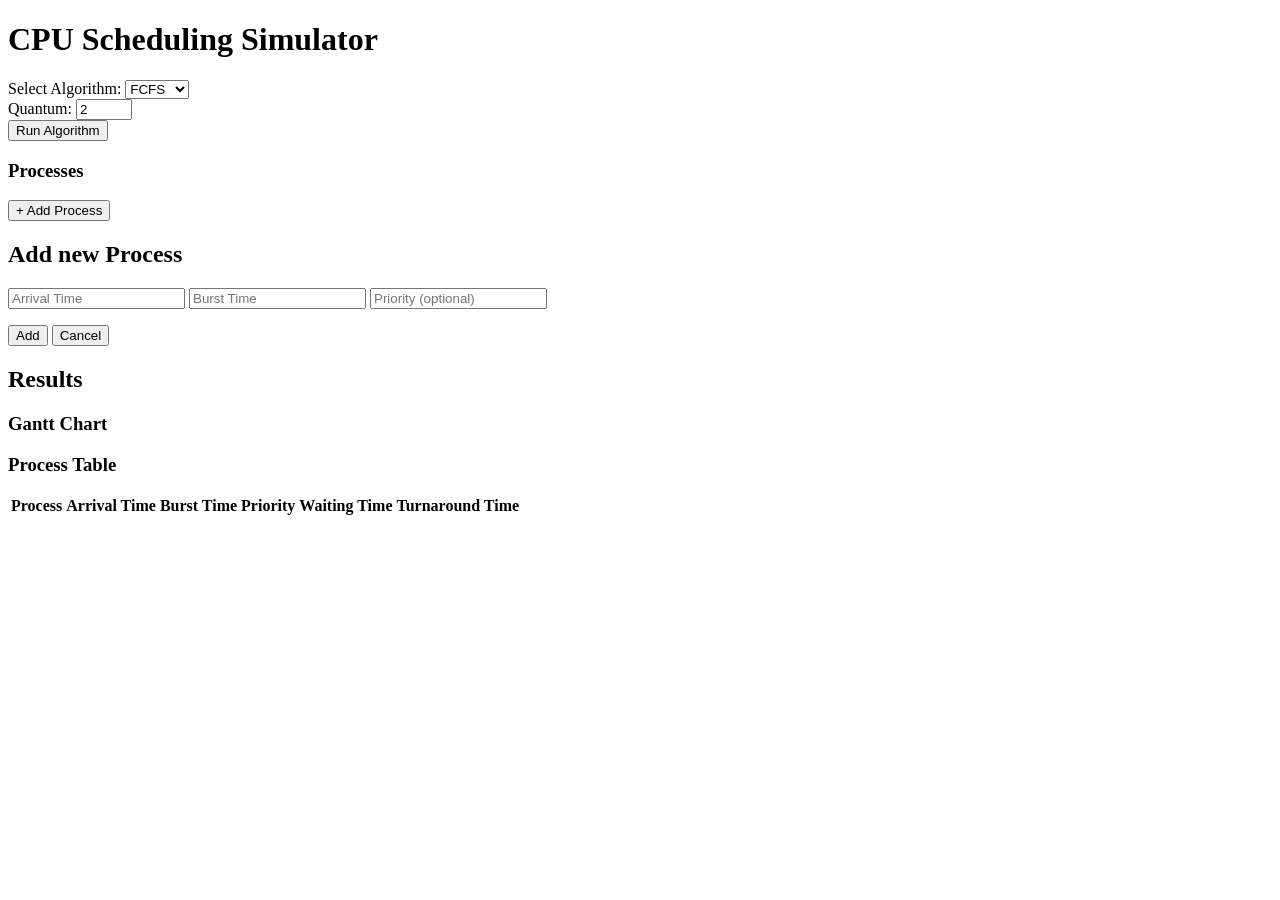
==== index.html @ 18a7033f "Create index.html" ====
<!Doctype html>
<html lang="en">
<head>
    <meta charset="utf-8">
    <title>CPU Scheduling Simulator</title>
    <script defer src="main.js"></script>
    <link rel="stylesheet" href="styles.css">
</head>
<body>

<H1>CPU Scheduling Simulator</H1>

<div id="algorithmSelector">
    <label for="algorithm">Select Algorithm:</label>
    <select id="algorithm">
        <option value="FCFS">FCFS</option>
        <option value="SJF">SJF</option>
        <option value="SRTF">SRTF</option>
        <option value="RR">RR</option>
        <option value="Priority">Priority</option>
    </select>

    <!-- Only shown when RR is selected -->
    <div id="quantum-group">
        <label for="quantum">Quantum:</label>
        <input type="number" id="quantum" min="1" max="100" value="2">
    </div>

    <button id="run-algorithm" onclick="runAlgorithm()">Run Algorithm</button>
</div>

<!-- Process List -->
<div id="process-container">
    <h3>Processes</h3>
    <div id="process-list"></div>
    <button onclick="openModal()">+ Add Process</button>
</div>

<!-- This is my modal to add processes -->
<div id="modal" onclick="handleOverlayClick(event)">
    <div id="modal-box">
        <h2>Add new Process</h2>
        <input type="number" id="arrival-time" placeholder="Arrival Time">
        <input type="number" id="burst-time" placeholder="Burst Time">
        <input type="number" id="priority" placeholder="Priority (optional)" min="0">
        <p class="error" id="modal-error"></p>
        <div class="modal-buttons">
            <button class="btn-add" onclick="addProcess()">Add</button>
            <button class="btn-cancel" onclick="closeModal()">Cancel</button>
        </div>
    </div>
</div>

<!-- Results -->
<div id="results">
    <h2>Results</h2>

    <h3>Gantt Chart</h3>
    <div id="gantt-chart"></div>

    <h3>Process Table</h3>
    <table>
        <thead>
        <tr>
            <th>Process</th>
            <th>Arrival Time</th>
            <th>Burst Time</th>
            <th>Priority</th>
            <th>Waiting Time</th>
            <th>Turnaround Time</th>
        </tr>
        </thead>
        <tbody id="process-table-body"></tbody>
    </table>
    <div id="averages"></div>
</div>



</body>
</html>
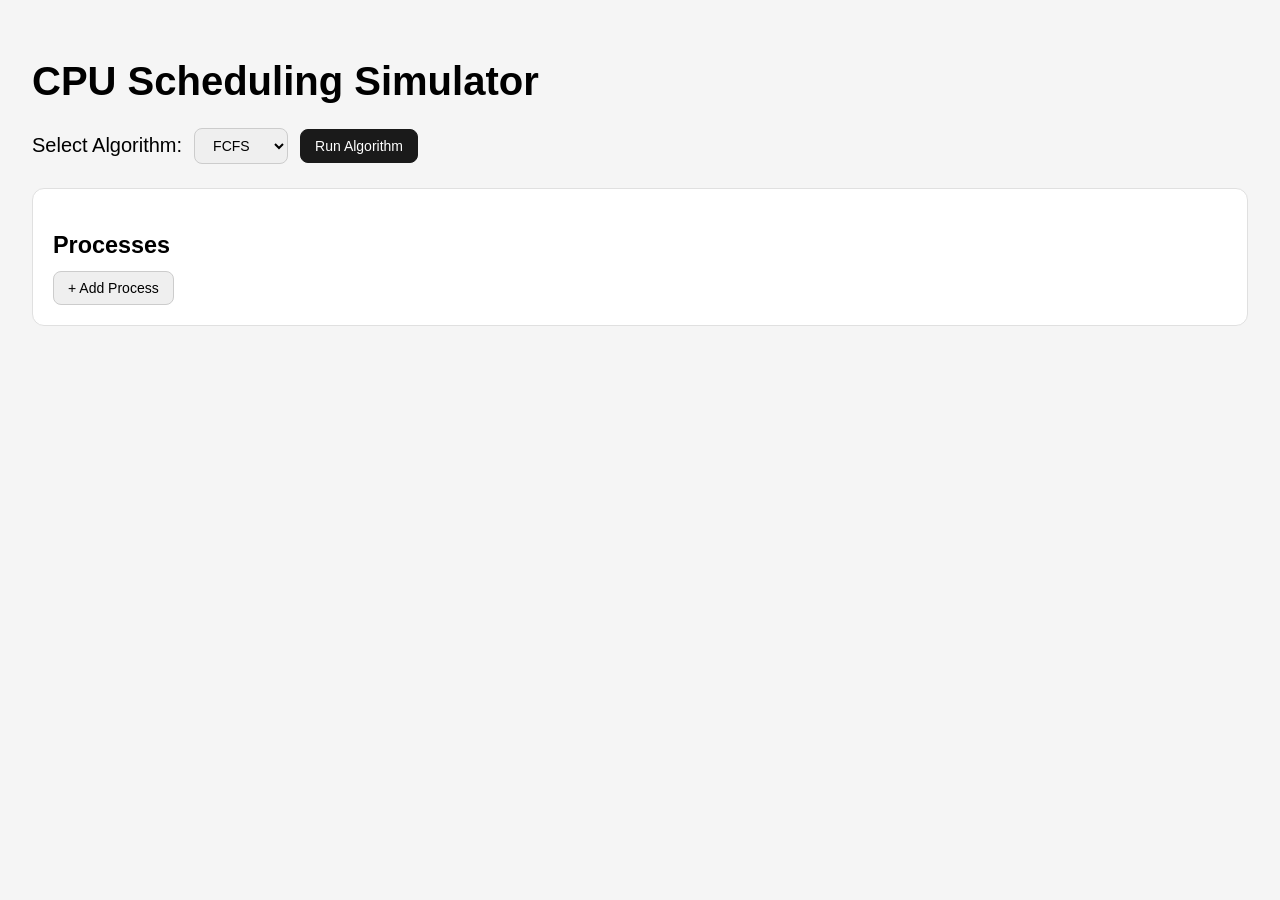
==== commit 4940977c: "created the RR algorithm and its tests. Redesined the frontend to add process color coding, color co" ====
--- a/index.html
+++ b/index.html
@@ -12,8 +12,8 @@
 
 <div id="algorithmSelector">
     <label for="algorithm">Select Algorithm:</label>
-    <select id="algorithm">
-        <option value="FCFS">FCFS</option>
+    <select id="algorithm" onchange="handleAlgorithmChange()">
+    <option value="FCFS">FCFS</option>
         <option value="SJF">SJF</option>
         <option value="SRTF">SRTF</option>
         <option value="RR">RR</option>
@@ -33,16 +33,25 @@
 <div id="process-container">
     <h3>Processes</h3>
     <div id="process-list"></div>
-    <button onclick="openModal()">+ Add Process</button>
+    <button class="btn-add-process" onclick="openModal()">+ Add Process</button>
 </div>
 
 <!-- This is my modal to add processes -->
 <div id="modal" onclick="handleOverlayClick(event)">
     <div id="modal-box">
         <h2>Add new Process</h2>
-        <input type="number" id="arrival-time" placeholder="Arrival Time">
-        <input type="number" id="burst-time" placeholder="Burst Time">
-        <input type="number" id="priority" placeholder="Priority (optional)" min="0">
+        <div class="modal-field">
+            <label for="arrival-time">Arrival Time</label>
+            <input type="number" id="arrival-time" placeholder="e.g. 0" min="0">
+        </div>
+        <div class="modal-field">
+            <label for="burst-time">Burst Time</label>
+            <input type="number" id="burst-time" placeholder="e.g. 5" min="1">
+        </div>
+        <div class="modal-field">
+            <label for="priority">Priority <span style="font-weight:400">(optional)</span></label>
+            <input type="number" id="priority" placeholder="e.g. 1" min="0">
+        </div>
         <p class="error" id="modal-error"></p>
         <div class="modal-buttons">
             <button class="btn-add" onclick="addProcess()">Add</button>
--- a/styles.css
+++ b/styles.css
@@ -0,0 +1,387 @@
+body {
+    font-family: sans-serif;
+    padding: 24px;
+    background: #f5f5f5;
+}
+html {
+    font-size: 125%;
+}
+
+h1 { margin-bottom: 24px; }
+
+#algorithmSelector {
+    display: flex;
+    align-items: center;
+    gap: 12px;
+    margin-bottom: 24px;
+}
+
+select, button {
+    padding: 8px 14px;
+    font-size: 14px;
+    border-radius: 8px;
+    border: 1.5px solid #ccc;
+    cursor: pointer;
+}
+
+#run-algorithm {
+    background: #1a1a1a;
+    color: white;
+    border-color: #1a1a1a;
+}
+
+#quantum-group {
+    display: none;
+    align-items: center;
+    gap: 8px;
+}
+
+#quantum-group.visible { display: flex; }
+
+#process-container {
+    background: white;
+    border-radius: 12px;
+    padding: 20px;
+    margin-bottom: 24px;
+    border: 1.5px solid #e0e0e0;
+}
+
+#process-container h3 { margin-bottom: 12px; }
+
+.process-card {
+    display: flex;
+    gap: 12px;
+    align-items: center;
+    background: #f9f9f9;
+    border: 1.5px solid #e0e0e0;
+    border-radius: 8px;
+    padding: 10px 14px;
+    margin-bottom: 8px;
+    font-size: 14px;
+}
+
+.process-card span {
+    color: #555;
+}
+
+.process-card strong {
+    min-width: 30px;
+}
+
+#modal {
+    display: none;
+    position: fixed;
+    top: 0; left: 0;
+    width: 100%; height: 100%;
+    background: rgba(0,0,0,0.45);
+    align-items: center;
+    justify-content: center;
+    z-index: 100;
+}
+
+#modal.active { display: flex; }
+
+#modal-box {
+    background: white;
+    border-radius: 16px;
+    padding: 28px;
+    width: 340px;
+    display: flex;
+    flex-direction: column;
+    gap: 12px;
+}
+
+#modal-box h2 { font-size: 18px; margin-bottom: 4px; }
+
+#modal-box input {
+    width: 100%;
+    padding: 9px 12px;
+    border: 1.5px solid #ddd;
+    border-radius: 8px;
+    font-size: 14px;
+    outline: none;
+}
+
+#modal-box input:focus { border-color: #1a1a1a; }
+
+.modal-buttons {
+    display: flex;
+    gap: 10px;
+    margin-top: 4px;
+}
+
+.btn-add {
+    flex: 1;
+    background: #1a1a1a;
+    color: white;
+    border: none;
+    border-radius: 8px;
+    padding: 10px;
+    font-size: 14px;
+    cursor: pointer;
+}
+
+.btn-cancel {
+    flex: 1;
+    background: white;
+    color: #1a1a1a;
+    border: 1.5px solid #ccc;
+    border-radius: 8px;
+    padding: 10px;
+    font-size: 14px;
+    cursor: pointer;
+}
+
+#results { display: none; }
+#results h2 { margin-bottom: 16px; }
+
+#gantt-chart {
+    display: flex;
+    overflow-x: auto;
+    margin-bottom: 24px;
+    padding-bottom: 8px;
+}
+
+.gantt-block {
+    display: flex;
+    flex-direction: column;
+    align-items: center;
+    min-width: 60px;
+}
+
+.gantt-bar {
+    width: 100%;
+    height: 72px;
+    font-size: 15px;
+    font-weight: 600;
+    display: flex;
+    align-items: center;
+    justify-content: center;
+    border: 1px solid rgba(0,0,0,0.15);
+    box-sizing: border-box;
+    position: relative;
+    cursor: pointer;
+}
+
+.gantt-time {
+    font-size: 11px;
+    color: #666;
+    margin-top: 4px;
+    align-self: flex-start;
+}
+
+table {
+    width: 100%;
+    border-collapse: collapse;
+    font-size: 14px;
+    background: white;
+    border-radius: 12px;
+    overflow: hidden;
+    border: 1.5px solid #e0e0e0;
+    margin-bottom: 16px;
+}
+
+th {
+    background: #1a1a1a;
+    color: white;
+    padding: 10px 14px;
+    text-align: left;
+}
+
+td {
+    padding: 10px 14px;
+    border-bottom: 1px solid #eee;
+}
+
+tr:last-child td { border-bottom: none; }
+
+#averages {
+    display: flex;
+    gap: 16px;
+}
+
+.avg-card {
+    background: white;
+    border: 1.5px solid #e0e0e0;
+    border-radius: 10px;
+    padding: 14px 20px;
+    font-size: 14px;
+}
+
+.avg-card strong {
+    display: block;
+    font-size: 22px;
+    margin-top: 4px;
+}
+
+.error {
+    color: red;
+    font-size: 13px;
+}
+.btn-delete {
+    margin-left: auto;
+    background: white;
+    color: #cc0000;
+    border: 1.5px solid #cc0000;
+    border-radius: 8px;
+    padding: 4px 12px;
+    font-size: 13px;
+    cursor: pointer;
+}
+
+.btn-delete:hover {
+    background: #cc0000;
+    color: white;
+}
+.gantt-idle {
+    background: #c0c0c0;
+    color: #555;
+    font-style: italic;
+    font-weight: 400;
+    border-right: 2px dashed #aaa;
+}
+
+.pc-1 .p-badge { background: #e05c5c; }
+.pc-2 .p-badge { background: #d97c2e; }
+.pc-3 .p-badge { background: #c9a82c; }
+.pc-4 .p-badge { background: #4caa5e; }
+.pc-5 .p-badge { background: #3a8fd4; }
+.pc-6 .p-badge { background: #7c62d4; }
+.pc-7 .p-badge { background: #c45c9e; }
+.pc-8 .p-badge { background: #2aabaa; }
+
+.p-badge {
+    width: 30px;
+    height: 30px;
+    border-radius: 6px;
+    display: flex;
+    align-items: center;
+    justify-content: center;
+    font-size: 11px;
+    font-weight: 700;
+    flex-shrink: 0;
+    color: white;
+}
+
+.p-info {
+    display: flex;
+    gap: 20px;
+    flex: 1;
+    flex-wrap: wrap;
+}
+
+.p-field {
+    display: flex;
+    flex-direction: column;
+    gap: 1px;
+}
+
+.p-label {
+    font-size: 10px;
+    font-weight: 600;
+    text-transform: uppercase;
+    letter-spacing: 0.5px;
+    color: #888;
+}
+
+.p-value {
+    font-size: 14px;
+    font-weight: 700;
+    color: #1a1a1a;
+}
+
+.gc-1 { background: #e05c5c; color: white; }
+.gc-2 { background: #d97c2e; color: white; }
+.gc-3 { background: #c9a82c; color: white; }
+.gc-4 { background: #4caa5e; color: white; }
+.gc-5 { background: #3a8fd4; color: white; }
+.gc-6 { background: #7c62d4; color: white; }
+.gc-7 { background: #c45c9e; color: white; }
+.gc-8 { background: #2aabaa; color: white; }
+
+.td-pid {
+    display: flex;
+    align-items: center;
+    gap: 8px;
+}
+
+.td-dot {
+    width: 10px;
+    height: 10px;
+    border-radius: 50%;
+    flex-shrink: 0;
+}
+
+.gantt-tooltip {
+    display: none;
+    position: fixed;
+    background: #1a1a1a;
+    color: white;
+    border-radius: 8px;
+    padding: 10px 14px;
+    font-size: 12px;
+    white-space: nowrap;
+    z-index: 9999;
+    line-height: 1.8;
+    box-shadow: 0 4px 16px rgba(0,0,0,0.25);
+}
+
+.gantt-tooltip::after {
+    content: '';
+    position: absolute;
+    top: 100%;
+    left: 50%;
+    transform: translateX(-50%);
+    border: 6px solid transparent;
+    border-top-color: #1a1a1a;
+}
+
+.tt-pid {
+    font-weight: 700;
+    font-size: 13px;
+    display: block;
+    margin-bottom: 4px;
+}
+
+.tt-row {
+    display: flex;
+    justify-content: space-between;
+    gap: 18px;
+    color: rgba(255,255,255,0.65);
+    font-size: 11px;
+}
+
+.tt-row span:last-child {
+    color: white;
+    font-weight: 600;
+}
+
+.stat-green .avg-value { color: #2e7d43; }
+.stat-green .avg-hint  { background: #eef8f1; color: #2e7d43; }
+
+.stat-amber .avg-value { color: #8a7010; }
+.stat-amber .avg-hint  { background: #fdf8e7; color: #8a7010; }
+
+.stat-red   .avg-value { color: #b83232; }
+.stat-red   .avg-hint  { background: #fdf1f1; color: #b83232; }
+
+.avg-label {
+    font-size: 14px;
+    color: #555;
+    margin-bottom: 4px;
+}
+
+.avg-value {
+    display: block;
+    font-size: 28px;
+    font-weight: 700;
+    margin-bottom: 6px;
+}
+
+.avg-hint {
+    font-size: 12px;
+    font-weight: 500;
+    border-radius: 5px;
+    display: inline-block;
+    padding: 2px 8px;
+}
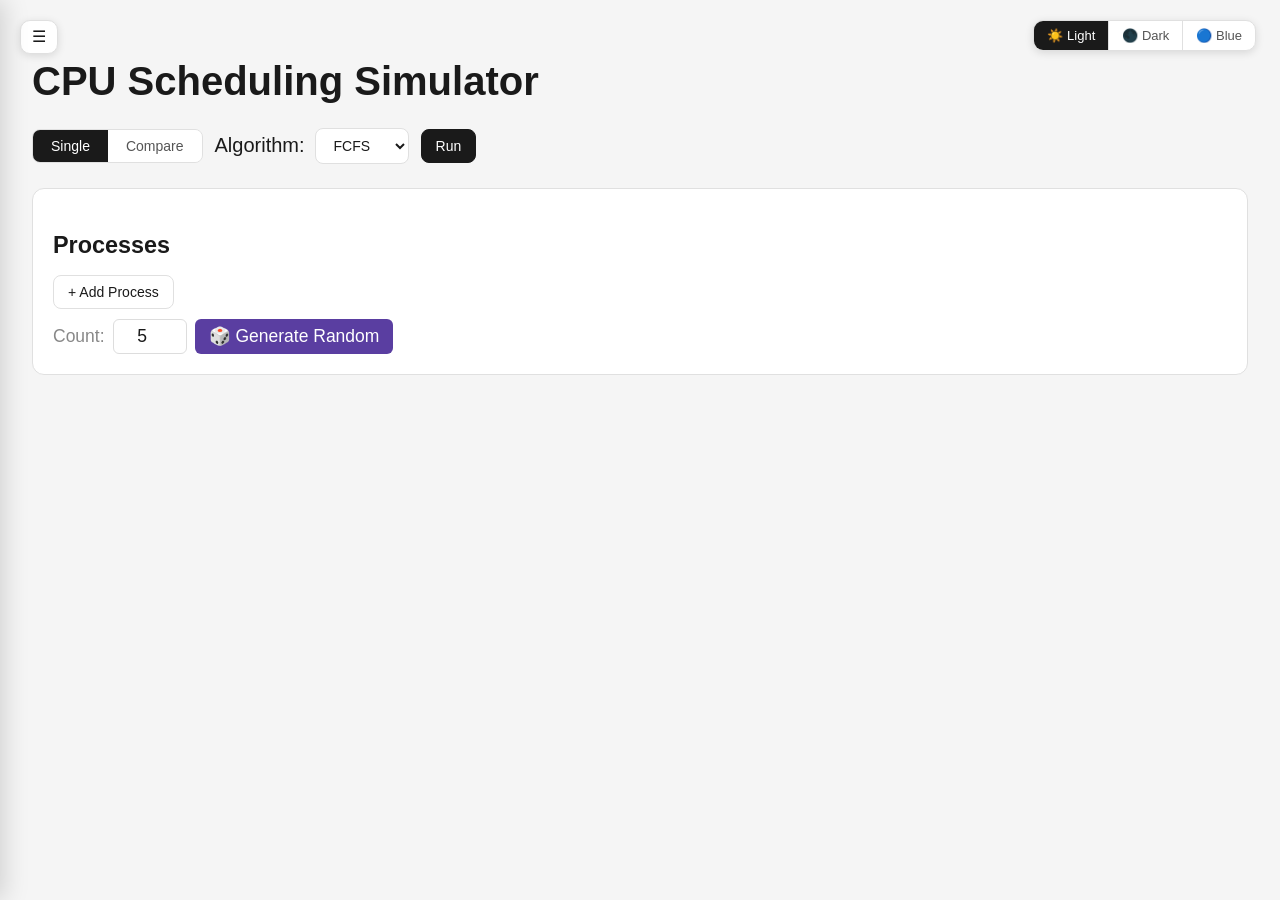
==== commit 7c3d0291: "Final Version" ====
--- a/index.html
+++ b/index.html
@@ -3,64 +3,122 @@
 <head>
     <meta charset="utf-8">
     <title>CPU Scheduling Simulator</title>
-    <script defer src="main.js"></script>
-    <link rel="stylesheet" href="styles.css">
+
+    <!-- CSS modules -->
+    <link rel="stylesheet" href="css/base.css">
+    <link rel="stylesheet" href="css/layout.css">
+    <link rel="stylesheet" href="css/modal.css">
+    <link rel="stylesheet" href="css/process.css">
+    <link rel="stylesheet" href="css/gantt.css">
+    <link rel="stylesheet" href="css/table.css">
+    <link rel="stylesheet" href="css/averages.css">
+    <link rel="stylesheet" href="css/compare.css">
+    <link rel="stylesheet" href="css/theme.css">
+    <link rel="stylesheet" href="css/recents.css">
+
+    <script type="module" src="js/main.js"></script>
 </head>
 <body>
 
-<H1>CPU Scheduling Simulator</H1>
+<button id="btn-hamburger" title="Recent Runs">☰</button>
+
+<div id="recents-overlay"></div>
+
+<div id="recents-sidebar">
+    <div class="recents-header">
+        <h2>⏱ Recent Runs</h2>
+        <button id="btn-close-recents" title="Close">✕</button>
+    </div>
+    <div id="recents-list"></div>
+    <div class="recents-footer">
+        <button id="btn-clear-recents">Clear All</button>
+    </div>
+</div>
+
+<div id="theme-switcher">
+    <button class="theme-btn theme-btn-active" data-theme="light">☀️ Light</button>
+    <button class="theme-btn" data-theme="dark">🌑 Dark</button>
+    <button class="theme-btn" data-theme="blue">🔵 Blue</button>
+</div>
+
+<h1>CPU Scheduling Simulator</h1>
 
 <div id="algorithmSelector">
-    <label for="algorithm">Select Algorithm:</label>
-    <select id="algorithm" onchange="handleAlgorithmChange()">
-    <option value="FCFS">FCFS</option>
-        <option value="SJF">SJF</option>
-        <option value="SRTF">SRTF</option>
-        <option value="RR">RR</option>
-        <option value="Priority">Priority</option>
-    </select>
 
-    <!-- Only shown when RR is selected -->
+    <!-- Mode toggle -->
+    <div id="mode-toggle">
+        <button id="btn-single"  class="mode-btn mode-btn-active">Single</button>
+        <button id="btn-compare" class="mode-btn">Compare</button>
+    </div>
+
+    <!-- Single mode: one dropdown -->
+    <div id="single-controls">
+        <label for="algorithm">Algorithm:</label>
+        <select id="algorithm">
+            <option value="FCFS">FCFS</option>
+            <option value="SJF">SJF</option>
+            <option value="SRTF">SRTF</option>
+            <option value="RR">RR</option>
+            <option value="Priority">Priority</option>
+        </select>
+    </div>
+
+    <!-- Compare mode: checkboxes -->
+    <div id="compare-controls">
+        <span class="compare-label">Algorithms:</span>
+        <label class="algo-checkbox"><input type="checkbox" value="FCFS"     checked> FCFS</label>
+        <label class="algo-checkbox"><input type="checkbox" value="SJF"      checked> SJF</label>
+        <label class="algo-checkbox"><input type="checkbox" value="SRTF">             SRTF</label>
+        <label class="algo-checkbox"><input type="checkbox" value="RR">               RR</label>
+        <label class="algo-checkbox"><input type="checkbox" value="Priority">          Priority</label>
+    </div>
+
+    <!-- Quantum (shown for RR in either mode) -->
     <div id="quantum-group">
         <label for="quantum">Quantum:</label>
-        <input type="number" id="quantum" min="1" max="100" value="2">
+        <input type="number" id="quantum" min="1" max="99" value="2">
     </div>
 
-    <button id="run-algorithm" onclick="runAlgorithm()">Run Algorithm</button>
+    <button id="run-algorithm">Run</button>
 </div>
 
 <!-- Process List -->
 <div id="process-container">
     <h3>Processes</h3>
     <div id="process-list"></div>
-    <button class="btn-add-process" onclick="openModal()">+ Add Process</button>
+    <button id="btn-open-modal" class="btn-add-process">+ Add Process</button>
+    <div class="random-controls">
+        <label for="random-count">Count:</label>
+        <input type="number" id="random-count" min="1" max="20" value="5">
+        <button id="btn-generate-random" class="btn-random">🎲 Generate Random</button>
+    </div>
 </div>
 
-<!-- This is my modal to add processes -->
-<div id="modal" onclick="handleOverlayClick(event)">
+<!-- Add Process Modal -->
+<div id="modal">
     <div id="modal-box">
         <h2>Add new Process</h2>
         <div class="modal-field">
             <label for="arrival-time">Arrival Time</label>
-            <input type="number" id="arrival-time" placeholder="e.g. 0" min="0">
+            <input type="number" id="arrival-time" placeholder="e.g. 0" min="0" max="99">
         </div>
         <div class="modal-field">
             <label for="burst-time">Burst Time</label>
-            <input type="number" id="burst-time" placeholder="e.g. 5" min="1">
+            <input type="number" id="burst-time" placeholder="e.g. 5" min="1" max="99">
         </div>
         <div class="modal-field">
             <label for="priority">Priority <span style="font-weight:400">(optional)</span></label>
-            <input type="number" id="priority" placeholder="e.g. 1" min="0">
+            <input type="number" id="priority" placeholder="e.g. 1" min="0" max="99">
         </div>
         <p class="error" id="modal-error"></p>
         <div class="modal-buttons">
-            <button class="btn-add" onclick="addProcess()">Add</button>
-            <button class="btn-cancel" onclick="closeModal()">Cancel</button>
+            <button id="btn-add-process" class="btn-add">Add</button>
+            <button id="btn-cancel" class="btn-cancel">Cancel</button>
         </div>
     </div>
 </div>
 
-<!-- Results -->
+<!-- Single-mode Results -->
 <div id="results">
     <h2>Results</h2>
 
@@ -70,21 +128,40 @@
     <h3>Process Table</h3>
     <table>
         <thead>
-        <tr>
-            <th>Process</th>
-            <th>Arrival Time</th>
-            <th>Burst Time</th>
-            <th>Priority</th>
-            <th>Waiting Time</th>
-            <th>Turnaround Time</th>
-        </tr>
+            <tr>
+                <th>Process</th>
+                <th>Arrival Time</th>
+                <th>Burst Time</th>
+                <th>Priority</th>
+                <th>Waiting Time</th>
+                <th>Turnaround Time</th>
+            </tr>
         </thead>
         <tbody id="process-table-body"></tbody>
     </table>
+
     <div id="averages"></div>
 </div>
 
+<!-- Compare-mode Results -->
+<div id="comparison-results">
+    <h2>Comparison Results</h2>
 
+    <h3>Summary</h3>
+    <table id="comparison-summary-table">
+        <thead>
+            <tr>
+                <th>Algorithm</th>
+                <th>Avg Waiting Time</th>
+                <th>Avg Turnaround Time</th>
+                <th>Throughput</th>
+            </tr>
+        </thead>
+        <tbody id="comparison-summary-body"></tbody>
+    </table>
+
+    <div id="comparison-charts"></div>
+</div>
 
 </body>
-</html>+</html>
--- a/css/base.css
+++ b/css/base.css
@@ -0,0 +1,24 @@
+html { font-size: 125%; }
+
+body {
+    font-family: sans-serif;
+    padding: 24px;
+    background: var(--bg-page);
+    color: var(--text-primary);
+    transition: background 0.25s, color 0.25s;
+}
+
+h1 { margin-bottom: 24px; }
+
+select, button, input {
+    font-size: 14px;
+    border-radius: 8px;
+    border: 1.5px solid var(--border-color);
+    cursor: pointer;
+    background: var(--surface);
+    color: var(--text-primary);
+}
+
+select, button { padding: 8px 14px; }
+
+.error { color: #e05c5c; font-size: 13px; }
--- a/css/layout.css
+++ b/css/layout.css
@@ -0,0 +1,35 @@
+#algorithmSelector {
+    display: flex;
+    align-items: center;
+    gap: 12px;
+    margin-bottom: 24px;
+    flex-wrap: wrap;
+}
+
+#run-algorithm {
+    background: var(--accent-bg);
+    color: var(--accent-text);
+    border-color: var(--accent-bg);
+}
+
+#quantum-group { display: none; align-items: center; gap: 8px; }
+#quantum-group.visible { display: flex; }
+
+#process-container {
+    background: var(--surface);
+    border-radius: 12px;
+    padding: 20px;
+    margin-bottom: 24px;
+    border: 1.5px solid var(--border-color);
+}
+
+#process-container h3 { margin-bottom: 12px; }
+
+#results { display: none; }
+#results h2 { margin-bottom: 16px; }
+
+#comparison-results { display: none; }
+#comparison-results h2 { margin-bottom: 16px; }
+#comparison-results h3 { margin-bottom: 12px; }
+
+#averages { display: flex; gap: 16px; }
--- a/css/modal.css
+++ b/css/modal.css
@@ -0,0 +1,68 @@
+#modal {
+    display: none;
+    position: fixed;
+    top: 0; left: 0;
+    width: 100%; height: 100%;
+    background: rgba(0,0,0,0.55);
+    align-items: center;
+    justify-content: center;
+    z-index: 100;
+}
+
+#modal.active { display: flex; }
+
+#modal-box {
+    background: var(--surface);
+    border: 1.5px solid var(--border-color);
+    border-radius: 16px;
+    padding: 28px;
+    width: 340px;
+    display: flex;
+    flex-direction: column;
+    gap: 12px;
+}
+
+#modal-box h2 { font-size: 18px; margin-bottom: 4px; }
+
+.modal-field { display: flex; flex-direction: column; gap: 4px; }
+
+.modal-field label { color: var(--text-secondary); font-size: 14px; }
+
+#modal-box input {
+    width: 100%;
+    padding: 9px 12px;
+    border: 1.5px solid var(--input-border);
+    border-radius: 8px;
+    font-size: 14px;
+    outline: none;
+    box-sizing: border-box;
+    background: var(--input-bg);
+    color: var(--text-primary);
+    cursor: text;
+}
+
+#modal-box input:focus { border-color: var(--accent-bg); }
+
+.modal-buttons { display: flex; gap: 10px; margin-top: 4px; }
+
+.btn-add {
+    flex: 1;
+    background: var(--accent-bg);
+    color: var(--accent-text);
+    border: none;
+    border-radius: 8px;
+    padding: 10px;
+    font-size: 14px;
+    cursor: pointer;
+}
+
+.btn-cancel {
+    flex: 1;
+    background: transparent;
+    color: var(--text-primary);
+    border: 1.5px solid var(--border-color);
+    border-radius: 8px;
+    padding: 10px;
+    font-size: 14px;
+    cursor: pointer;
+}
--- a/css/process.css
+++ b/css/process.css
@@ -0,0 +1,86 @@
+.process-card {
+    display: flex;
+    gap: 12px;
+    align-items: center;
+    background: var(--surface-alt);
+    border: 1.5px solid var(--border-color);
+    border-radius: 8px;
+    padding: 10px 14px;
+    margin-bottom: 8px;
+    font-size: 14px;
+}
+
+.p-badge {
+    width: 30px; height: 30px;
+    border-radius: 6px;
+    display: flex; align-items: center; justify-content: center;
+    font-size: 11px; font-weight: 700;
+    flex-shrink: 0; color: white;
+}
+
+.pc-1 .p-badge { background: #e05c5c; }
+.pc-2 .p-badge { background: #d97c2e; }
+.pc-3 .p-badge { background: #c9a82c; }
+.pc-4 .p-badge { background: #4caa5e; }
+.pc-5 .p-badge { background: #3a8fd4; }
+.pc-6 .p-badge { background: #7c62d4; }
+.pc-7 .p-badge { background: #c45c9e; }
+.pc-8 .p-badge { background: #2aabaa; }
+
+.p-info { display: flex; gap: 20px; flex: 1; flex-wrap: wrap; }
+.p-field { display: flex; flex-direction: column; gap: 1px; }
+
+.p-label {
+    font-size: 10px; font-weight: 600;
+    text-transform: uppercase; letter-spacing: 0.5px;
+    color: var(--text-muted);
+}
+
+.p-value { font-size: 14px; font-weight: 700; color: var(--text-primary); }
+
+.btn-add-process { margin-top: 4px; }
+
+.btn-delete {
+    margin-left: auto;
+    background: transparent;
+    color: #cc0000;
+    border: 1.5px solid #cc0000;
+    border-radius: 8px;
+    padding: 4px 12px;
+    font-size: 13px;
+    cursor: pointer;
+}
+.btn-delete:hover { background: #cc0000; color: white; }
+
+.random-controls {
+    display: flex;
+    align-items: center;
+    gap: 8px;
+    margin-top: 10px;
+}
+
+.random-controls label { font-size: 0.875rem; color: var(--text-muted); }
+
+.random-controls input {
+    width: 56px;
+    padding: 6px 8px;
+    border-radius: 6px;
+    border: 1.5px solid var(--input-border);
+    background: var(--input-bg);
+    color: var(--text-primary);
+    text-align: center;
+    font-size: 0.875rem;
+    cursor: text;
+}
+
+.btn-random {
+    padding: 7px 14px;
+    background: #5a3ea1;
+    color: #fff;
+    border: none;
+    border-radius: 6px;
+    cursor: pointer;
+    font-size: 0.875rem;
+    transition: background 0.2s;
+}
+.btn-random:hover { background: #7055c2; }
--- a/css/gantt.css
+++ b/css/gantt.css
@@ -0,0 +1,131 @@
+/* shared wrapper used by both single and compare modes */
+#gantt-chart,
+.gantt-chart {
+    display: flex;
+    overflow-x: auto;
+    margin-bottom: 24px;
+    padding-bottom: 8px;
+}
+
+.gantt-block {
+    display: flex;
+    flex-direction: column;
+    align-items: center;
+    min-width: 60px;
+}
+
+.gantt-bar {
+    width: 100%;
+    height: 72px;
+    font-size: 15px;
+    font-weight: 600;
+    display: flex;
+    align-items: center;
+    justify-content: center;
+    border: 1px solid rgba(0,0,0,0.15);
+    box-sizing: border-box;
+    position: relative;
+    cursor: pointer;
+}
+
+.gantt-time {
+    font-size: 11px;
+    color: var(--text-muted);
+    margin-top: 4px;
+    align-self: flex-start;
+}
+
+.gantt-idle {
+    background: var(--idle-bg);
+    color: var(--idle-color);
+    font-style: italic;
+    font-weight: 400;
+    border-right: 2px dashed var(--border-color);
+}
+
+/* process color bars */
+.gc-1 { background: #e05c5c; color: white; }
+.gc-2 { background: #d97c2e; color: white; }
+.gc-3 { background: #c9a82c; color: white; }
+.gc-4 { background: #4caa5e; color: white; }
+.gc-5 { background: #3a8fd4; color: white; }
+.gc-6 { background: #7c62d4; color: white; }
+.gc-7 { background: #c45c9e; color: white; }
+.gc-8 { background: #2aabaa; color: white; }
+
+/* hover tooltip */
+.gantt-tooltip {
+    display: none;
+    position: fixed;
+    background: #1a1a1a;
+    color: white;
+    border-radius: 8px;
+    padding: 10px 14px;
+    font-size: 12px;
+    white-space: nowrap;
+    z-index: 9999;
+    line-height: 1.8;
+    box-shadow: 0 4px 16px rgba(0,0,0,0.25);
+}
+
+.gantt-tooltip::after {
+    content: '';
+    position: absolute;
+    top: 100%;
+    left: 50%;
+    transform: translateX(-50%);
+    border: 6px solid transparent;
+    border-top-color: #1a1a1a;
+}
+
+.tt-pid {
+    font-weight: 700;
+    font-size: 13px;
+    display: block;
+    margin-bottom: 4px;
+}
+
+.tt-row {
+    display: flex;
+    justify-content: space-between;
+    gap: 18px;
+    color: rgba(255,255,255,0.65);
+    font-size: 11px;
+}
+
+.tt-row span:last-child {
+    color: white;
+    font-weight: 600;
+}
+
+/* ── Gantt scrollbar ──────────────────────────────────────────────── */
+
+/* Chrome / Edge / Safari */
+#gantt-chart::-webkit-scrollbar,
+.gantt-chart::-webkit-scrollbar {
+    height: 8px;
+}
+
+#gantt-chart::-webkit-scrollbar-track,
+.gantt-chart::-webkit-scrollbar-track {
+    background: var(--surface-alt);
+    border-radius: 4px;
+}
+
+#gantt-chart::-webkit-scrollbar-thumb,
+.gantt-chart::-webkit-scrollbar-thumb {
+    background: var(--border-color);
+    border-radius: 4px;
+}
+
+#gantt-chart::-webkit-scrollbar-thumb:hover,
+.gantt-chart::-webkit-scrollbar-thumb:hover {
+    background: var(--text-muted);
+}
+
+/* Firefox */
+#gantt-chart,
+.gantt-chart {
+    scrollbar-width: thin;
+    scrollbar-color: var(--border-color) var(--surface-alt);
+}
--- a/css/table.css
+++ b/css/table.css
@@ -0,0 +1,37 @@
+table {
+    width: 100%;
+    border-collapse: collapse;
+    font-size: 14px;
+    background: var(--surface);
+    border-radius: 12px;
+    overflow: hidden;
+    border: 1.5px solid var(--border-color);
+    margin-bottom: 16px;
+}
+
+th {
+    background: var(--accent-bg);
+    color: var(--accent-text);
+    padding: 10px 14px;
+    text-align: left;
+}
+
+td {
+    padding: 10px 14px;
+    border-bottom: 1px solid var(--border-subtle);
+    color: var(--text-primary);
+}
+
+tr:last-child td { border-bottom: none; }
+
+.td-pid { display: flex; align-items: center; gap: 8px; }
+.td-dot { width: 10px; height: 10px; border-radius: 50%; flex-shrink: 0; }
+
+.tr-1 { background: var(--tr-1); }
+.tr-2 { background: var(--tr-2); }
+.tr-3 { background: var(--tr-3); }
+.tr-4 { background: var(--tr-4); }
+.tr-5 { background: var(--tr-5); }
+.tr-6 { background: var(--tr-6); }
+.tr-7 { background: var(--tr-7); }
+.tr-8 { background: var(--tr-8); }
--- a/css/averages.css
+++ b/css/averages.css
@@ -0,0 +1,25 @@
+.avg-card {
+    background: var(--surface);
+    border: 1.5px solid var(--border-color);
+    border-radius: 10px;
+    padding: 14px 20px;
+    font-size: 14px;
+}
+
+.avg-label { font-size: 14px; color: var(--text-secondary); margin-bottom: 4px; }
+
+.avg-value { display: block; font-size: 28px; font-weight: 700; margin-bottom: 6px; }
+
+.avg-hint {
+    font-size: 12px; font-weight: 500;
+    border-radius: 5px; display: inline-block; padding: 2px 8px;
+}
+
+.stat-green .avg-value { color: #2e7d43; }
+.stat-green .avg-hint  { background: var(--hint-green-bg); color: #2e7d43; }
+
+.stat-amber .avg-value { color: #8a7010; }
+.stat-amber .avg-hint  { background: var(--hint-amber-bg); color: #8a7010; }
+
+.stat-red   .avg-value { color: #b83232; }
+.stat-red   .avg-hint  { background: var(--hint-red-bg); color: #b83232; }
--- a/css/compare.css
+++ b/css/compare.css
@@ -0,0 +1,105 @@
+#mode-toggle {
+    display: flex;
+    border: 1.5px solid var(--border-color);
+    border-radius: 8px;
+    overflow: hidden;
+}
+
+.mode-btn {
+    border: none;
+    border-radius: 0;
+    background: var(--surface);
+    color: var(--text-secondary);
+    padding: 8px 18px;
+    font-size: 14px;
+    cursor: pointer;
+}
+
+.mode-btn-active {
+    background: var(--accent-bg);
+    color: var(--accent-text);
+}
+
+
+#single-controls,
+#compare-controls {
+    display: flex;
+    align-items: center;
+    gap: 10px;
+    flex-wrap: wrap;
+}
+
+.compare-label {
+    font-size: 14px;
+    font-weight: 600;
+    color: var(--text-primary);
+}
+
+.algo-checkbox {
+    display: flex;
+    align-items: center;
+    gap: 5px;
+    font-size: 14px;
+    cursor: pointer;
+    background: var(--surface);
+    border: 1.5px solid var(--border-color);
+    border-radius: 8px;
+    padding: 6px 12px;
+}
+
+.algo-checkbox input { cursor: pointer; }
+
+
+.cell-winner {
+    background: var(--winner-bg);
+    color: #2e7d43;
+    font-weight: 700;
+}
+
+#comparison-charts { margin-top: 24px; }
+
+.compare-section {
+    background: var(--surface);
+    border: 1.5px solid var(--border-color);
+    border-radius: 12px;
+    margin-bottom: 16px;
+    overflow: hidden;
+}
+
+.compare-section-header {
+    display: flex;
+    justify-content: space-between;
+    align-items: center;
+    padding: 14px 20px;
+    font-size: 16px;
+    font-weight: 700;
+    cursor: pointer;
+    background: var(--surface-alt);
+    border-bottom: 1.5px solid var(--border-color);
+    user-select: none;
+}
+
+.compare-section-header:hover {
+    background: var(--surface-hover);
+}
+
+.compare-chevron {
+    font-size: 13px;
+    color: var(--text-muted);
+}
+
+.compare-section-body {
+    padding: 20px;
+}
+
+.compare-section-body.collapsed { display: none; }
+
+.compare-section-body h4 {
+    margin: 0 0 10px 0;
+    font-size: 14px;
+    color: var(--text-secondary);
+    text-transform: uppercase;
+    letter-spacing: 0.5px;
+}
+
+.compare-process-table { margin-bottom: 0; }
--- a/css/theme.css
+++ b/css/theme.css
@@ -0,0 +1,113 @@
+/* Light (default)*/
+:root {
+    --bg-page:        #f5f5f5;
+    --surface:        #ffffff;
+    --surface-alt:    #f9f9f9;
+    --surface-hover:  #f0f0f0;
+    --border-color:   #e0e0e0;
+    --border-subtle:  #eeeeee;
+    --text-primary:   #1a1a1a;
+    --text-secondary: #555555;
+    --text-muted:     #888888;
+    --accent-bg:      #1a1a1a;
+    --accent-text:    #ffffff;
+    --input-border:   #dddddd;
+    --input-bg:       #ffffff;
+    --idle-bg:        #c0c0c0;
+    --idle-color:     #555555;
+    --hint-green-bg:  #eef8f1;
+    --hint-amber-bg:  #fdf8e7;
+    --hint-red-bg:    #fdf1f1;
+    --winner-bg:      #eef8f1;
+    --tr-1: #fff5f5; --tr-2: #fff8f2; --tr-3: #fffdf0; --tr-4: #f3fbf5;
+    --tr-5: #f0f7fd; --tr-6: #f5f2fd; --tr-7: #fdf2f8; --tr-8: #f0fbfb;
+}
+
+/* Classic Dark */
+html[data-theme="dark"] {
+    --bg-page:        #121212;
+    --surface:        #1e1e1e;
+    --surface-alt:    #252525;
+    --surface-hover:  #2e2e2e;
+    --border-color:   #333333;
+    --border-subtle:  #2a2a2a;
+    --text-primary:   #e8e8e8;
+    --text-secondary: #aaaaaa;
+    --text-muted:     #666666;
+    --accent-bg:      #e8e8e8;
+    --accent-text:    #1a1a1a;
+    --input-border:   #444444;
+    --input-bg:       #2a2a2a;
+    --idle-bg:        #3a3a3a;
+    --idle-color:     #aaaaaa;
+    --hint-green-bg:  #1a3325;
+    --hint-amber-bg:  #332a10;
+    --hint-red-bg:    #331a1a;
+    --winner-bg:      #1a3325;
+    --tr-1: #2b1f1f; --tr-2: #2b2218; --tr-3: #2b271a; --tr-4: #1a2b1f;
+    --tr-5: #1a2233; --tr-6: #221a2b; --tr-7: #2b1a24; --tr-8: #1a2b2b;
+}
+
+/* Dark Blue */
+html[data-theme="blue"] {
+    --bg-page:        #0d1117;
+    --surface:        #161b22;
+    --surface-alt:    #1c2230;
+    --surface-hover:  #232d40;
+    --border-color:   #30384a;
+    --border-subtle:  #263040;
+    --text-primary:   #e6edf3;
+    --text-secondary: #8b949e;
+    --text-muted:     #6e7681;
+    --accent-bg:      #58a6ff;
+    --accent-text:    #0d1117;
+    --input-border:   #30384a;
+    --input-bg:       #1c2230;
+    --idle-bg:        #30384a;
+    --idle-color:     #8b949e;
+    --hint-green-bg:  #122618;
+    --hint-amber-bg:  #271e0e;
+    --hint-red-bg:    #271014;
+    --winner-bg:      #122618;
+    --tr-1: #1f1418; --tr-2: #1f1a12; --tr-3: #1f1e12; --tr-4: #121f18;
+    --tr-5: #12181f; --tr-6: #17121f; --tr-7: #1f1218; --tr-8: #121f1f;
+}
+
+/* Theme Switcher Widget */
+#theme-switcher {
+    position: fixed;
+    top: 20px;
+    right: 24px;
+    display: flex;
+    border: 1.5px solid var(--border-color);
+    border-radius: 10px;
+    overflow: hidden;
+    z-index: 200;
+    background: var(--surface);
+    box-shadow: 0 2px 8px rgba(0,0,0,0.12);
+}
+
+.theme-btn {
+    border: none;
+    border-radius: 0;
+    background: transparent;
+    color: var(--text-secondary);
+    padding: 7px 13px;
+    font-size: 13px;
+    cursor: pointer;
+    transition: background 0.2s, color 0.2s;
+}
+
+.theme-btn:not(:last-child) {
+    border-right: 1.5px solid var(--border-color);
+}
+
+.theme-btn-active {
+    background: var(--accent-bg);
+    color: var(--accent-text);
+}
+
+.theme-btn:not(.theme-btn-active):hover {
+    background: var(--surface-hover);
+    color: var(--text-primary);
+}
--- a/css/recents.css
+++ b/css/recents.css
@@ -0,0 +1,199 @@
+#btn-hamburger {
+    position: fixed;
+    top: 20px;
+    left: 20px;
+    z-index: 300;
+    background: var(--surface);
+    border: 1.5px solid var(--border-color);
+    border-radius: 10px;
+    padding: 8px 11px;
+    cursor: pointer;
+    font-size: 16px;
+    line-height: 1;
+    color: var(--text-primary);
+    box-shadow: 0 2px 8px rgba(0,0,0,0.12);
+    transition: background 0.2s;
+}
+#btn-hamburger:hover { background: var(--surface-hover); }
+
+#recents-overlay {
+    display: none;
+    position: fixed;
+    inset: 0;
+    background: rgba(0,0,0,0.4);
+    z-index: 400;
+}
+#recents-overlay.active { display: block; }
+
+#recents-sidebar {
+    position: fixed;
+    top: 0;
+    left: 0;
+    height: 100%;
+    width: 320px;
+    background: var(--surface);
+    border-right: 1.5px solid var(--border-color);
+    z-index: 500;
+    display: flex;
+    flex-direction: column;
+    transform: translateX(-100%);
+    transition: transform 0.28s cubic-bezier(0.4, 0, 0.2, 1);
+    box-shadow: 4px 0 24px rgba(0,0,0,0.15);
+}
+#recents-sidebar.open { transform: translateX(0); }
+
+.recents-header {
+    display: flex;
+    align-items: center;
+    justify-content: space-between;
+    padding: 18px 16px 14px;
+    border-bottom: 1.5px solid var(--border-color);
+    flex-shrink: 0;
+}
+.recents-header h2 {
+    font-size: 16px;
+    font-weight: 700;
+    margin: 0;
+    color: var(--text-primary);
+}
+#btn-close-recents {
+    background: transparent;
+    border: none;
+    font-size: 20px;
+    color: var(--text-muted);
+    cursor: pointer;
+    padding: 2px 6px;
+    border-radius: 6px;
+    line-height: 1;
+}
+#btn-close-recents:hover {
+    background: var(--surface-hover);
+    color: var(--text-primary);
+}
+
+#recents-list {
+    flex: 1;
+    overflow-y: auto;
+    padding: 10px 10px;
+    scrollbar-width: thin;
+    scrollbar-color: var(--border-color) transparent;
+}
+#recents-list::-webkit-scrollbar       { width: 6px; }
+#recents-list::-webkit-scrollbar-thumb { background: var(--border-color); border-radius: 3px; }
+
+.recents-empty {
+    color: var(--text-muted);
+    font-size: 13px;
+    text-align: center;
+    margin-top: 40px;
+    line-height: 1.7;
+}
+
+.recent-entry {
+    background: var(--surface-alt);
+    border: 1.5px solid var(--border-color);
+    border-radius: 10px;
+    padding: 12px 14px;
+    margin-bottom: 8px;
+    display: flex;
+    flex-direction: column;
+    gap: 5px;
+}
+
+.recent-top {
+    display: flex;
+    justify-content: space-between;
+    align-items: flex-start;
+    gap: 8px;
+}
+
+.recent-algo {
+    font-size: 14px;
+    font-weight: 700;
+    color: var(--text-primary);
+}
+
+.recent-time {
+    font-size: 11px;
+    color: var(--text-muted);
+    white-space: nowrap;
+    flex-shrink: 0;
+}
+
+.recent-meta {
+    font-size: 12px;
+    color: var(--text-secondary);
+    display: flex;
+    align-items: center;
+    gap: 6px;
+}
+
+.recent-tag {
+    background: var(--accent-bg);
+    color: var(--accent-text);
+    font-size: 10px;
+    font-weight: 700;
+    padding: 2px 7px;
+    border-radius: 20px;
+    text-transform: uppercase;
+    letter-spacing: 0.4px;
+}
+
+.recent-stats {
+    display: flex;
+    gap: 6px;
+    flex-wrap: wrap;
+    margin-top: 2px;
+}
+
+.recent-pill {
+    background: var(--surface);
+    border: 1.5px solid var(--border-color);
+    border-radius: 6px;
+    padding: 2px 8px;
+    font-size: 11px;
+    color: var(--text-secondary);
+}
+
+.recent-pill strong { color: var(--text-primary); }
+
+.recents-footer {
+    padding: 12px 16px;
+    border-top: 1.5px solid var(--border-color);
+    flex-shrink: 0;
+}
+
+#btn-clear-recents {
+    width: 100%;
+    background: transparent;
+    color: #cc0000;
+    border: 1.5px solid #cc0000;
+    border-radius: 8px;
+    padding: 8px;
+    font-size: 13px;
+    cursor: pointer;
+    transition: background 0.2s;
+}
+#btn-clear-recents:hover { background: #cc0000; color: white; }
+
+.recent-entry {
+    cursor: pointer;
+    transition: border-color 0.15s, background 0.15s;
+}
+
+.recent-entry:hover {
+    background: var(--surface-hover);
+    border-color: var(--accent-bg);
+}
+
+.recent-replay-hint {
+    font-size: 11px;
+    color: var(--text-muted);
+    margin-top: 2px;
+    opacity: 0;
+    transition: opacity 0.15s;
+}
+
+.recent-entry:hover .recent-replay-hint {
+    opacity: 1;
+}
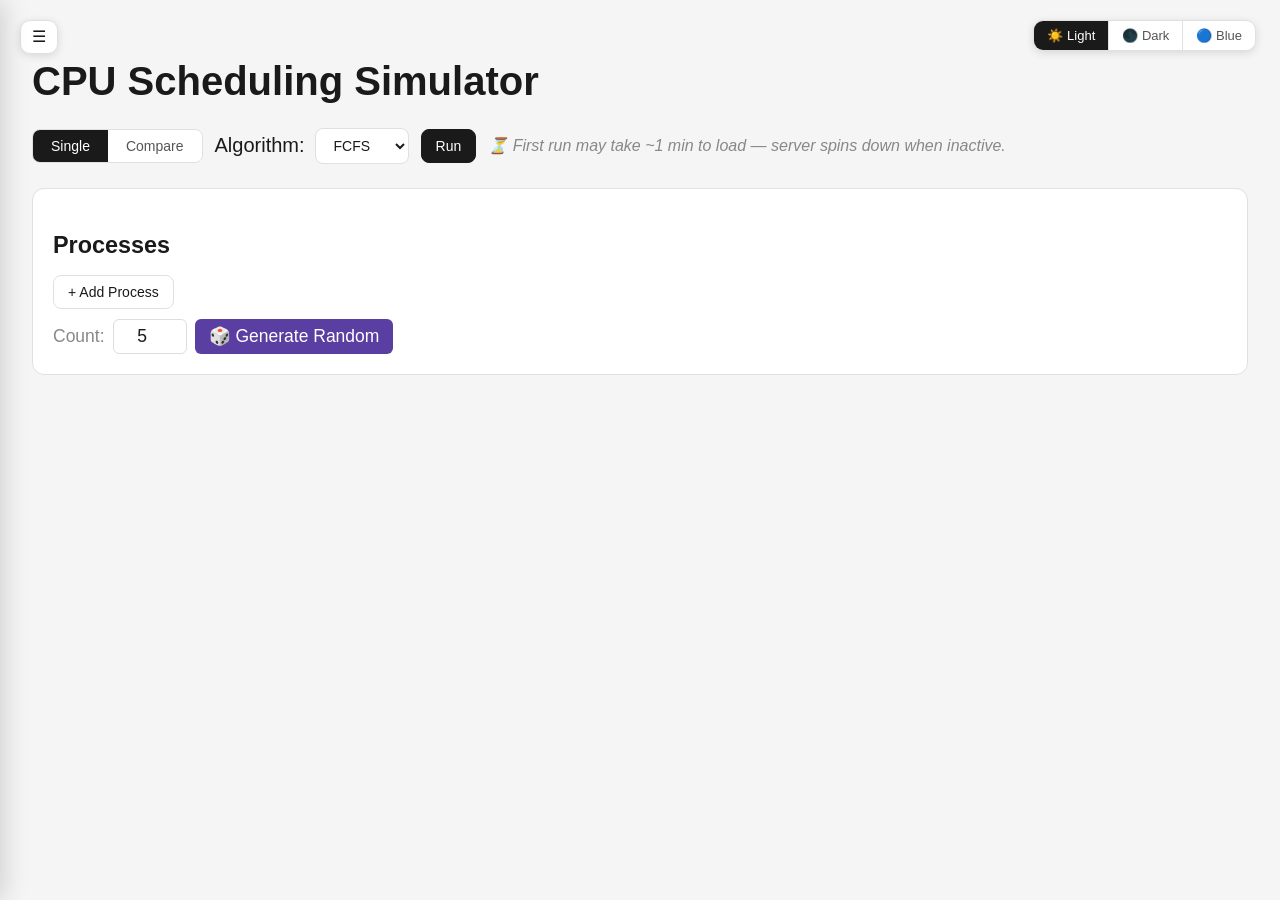
==== commit f34bf8a5: "Final Version" ====
--- a/index.html
+++ b/index.html
@@ -80,6 +80,7 @@
     </div>
 
     <button id="run-algorithm">Run</button>
+    <span id="server-notice">⏳ First run may take ~1 min to load — server spins down when inactive.</span>
 </div>
 
 <!-- Process List -->
--- a/css/layout.css
+++ b/css/layout.css
@@ -33,3 +33,9 @@
 #comparison-results h3 { margin-bottom: 12px; }
 
 #averages { display: flex; gap: 16px; }
+
+#server-notice {
+    font-size: 16px;
+    color: var(--text-muted);
+    font-style: italic;
+}
